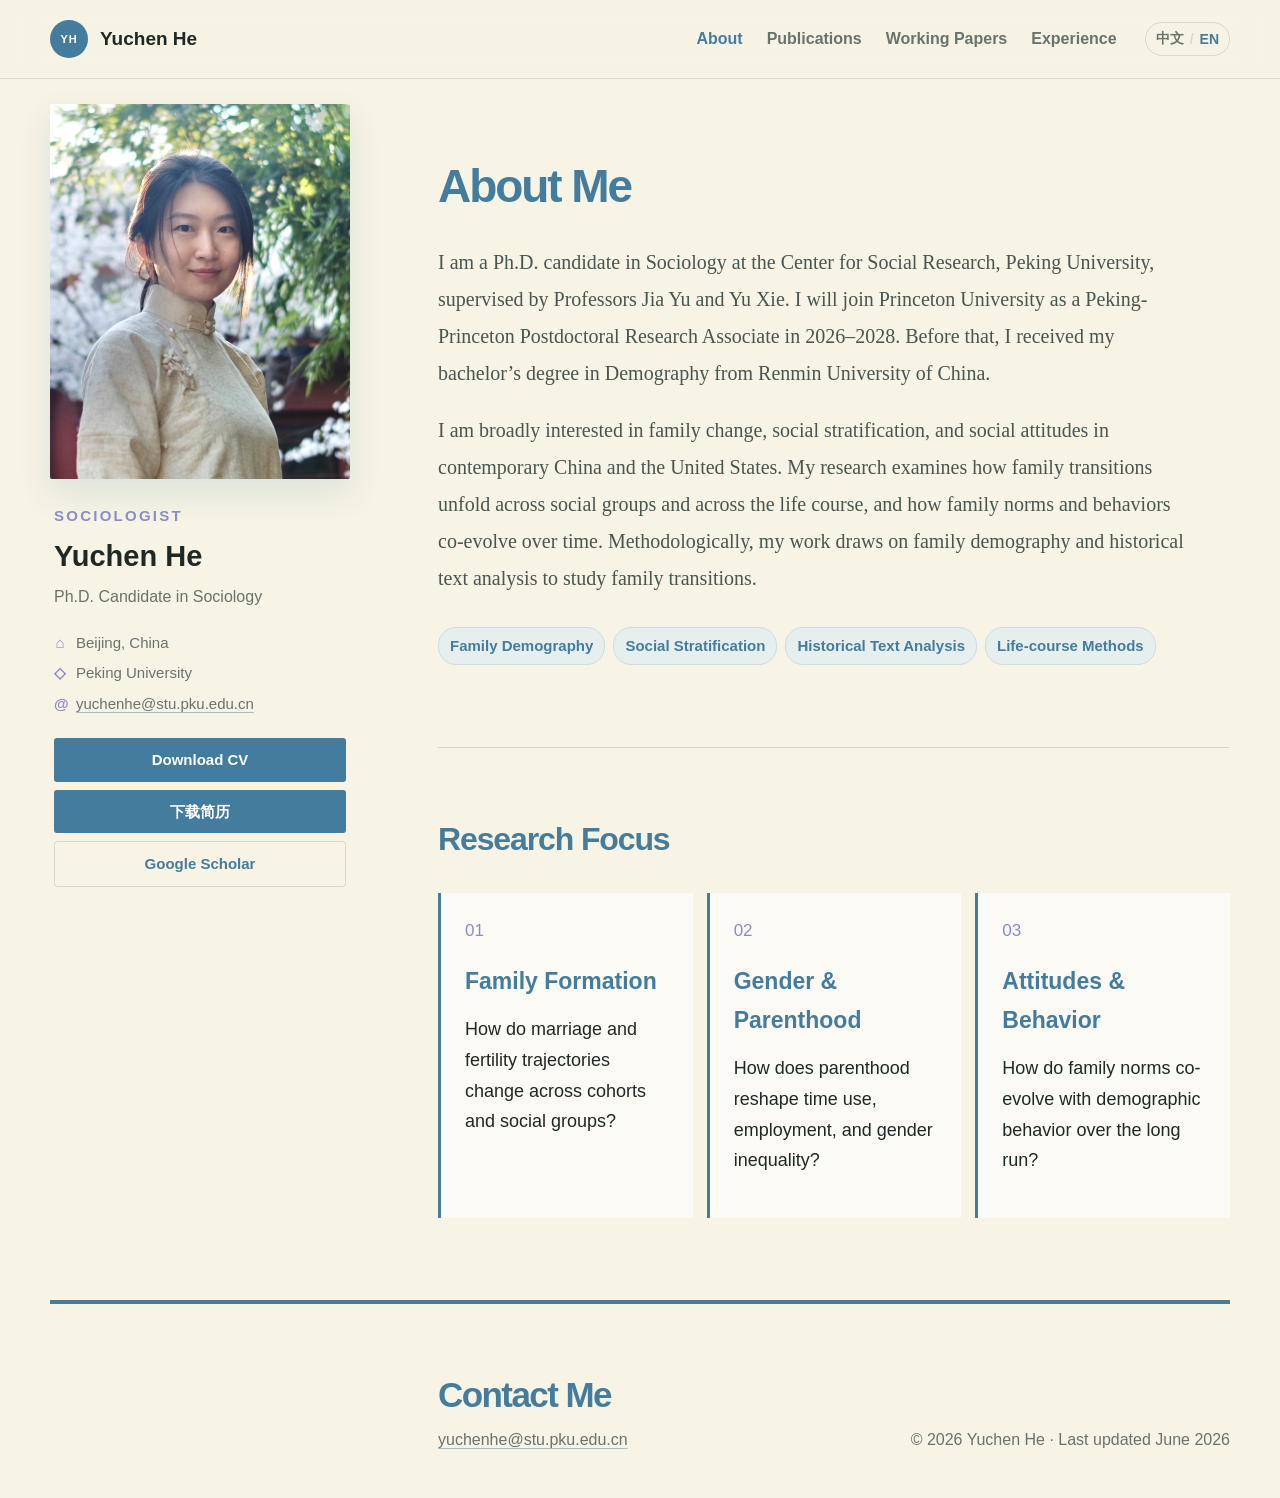
==== index.html @ dacc87fa "Create bilingual academic website" ====
<!doctype html>
<html lang="en">
  <head>
    <meta charset="UTF-8" />
    <meta name="viewport" content="width=device-width, initial-scale=1.0" />
    <meta name="description" content="Academic homepage of Yuchen He, a sociologist studying families, fertility, and social stratification." />
    <title>Yuchen He | 何雨辰</title>
    <link rel="icon" href="assets/favicon.svg" type="image/svg+xml" />
    <link rel="preconnect" href="https://fonts.googleapis.com" />
    <link rel="preconnect" href="https://fonts.gstatic.com" crossorigin />
    <link href="https://fonts.googleapis.com/css2?family=DM+Sans:wght@400;500;600;700&family=Libre+Baskerville:wght@400;700&family=Noto+Serif+SC:wght@500;600;700&display=swap" rel="stylesheet" />
    <link rel="stylesheet" href="styles.css" />
    <script src="script.js" defer></script>
  </head>
  <body data-language="en" data-page="about">
    <header class="site-header"></header>
    <main class="page-shell">
      <aside class="profile-card"></aside>
      <article class="page-content">
        <section class="page-section about-section">
          <h1><span class="lang lang-en">About Me</span><span class="lang lang-zh">个人简介</span></h1>
          <div class="lead-copy">
            <div class="lang lang-en">
              <p>I am a Ph.D. candidate in Sociology at the Center for Social Research, Peking University, supervised by Professors Jia Yu and Yu Xie. I will join Princeton University as a Peking-Princeton Postdoctoral Research Associate in 2026–2028. Before that, I received my bachelor’s degree in Demography from Renmin University of China.</p>
              <p>I am broadly interested in family change, social stratification, and social attitudes in contemporary China and the United States. My research examines how family transitions unfold across social groups and across the life course, and how family norms and behaviors co-evolve over time. Methodologically, my work draws on family demography and historical text analysis to study family transitions.</p>
            </div>
            <div class="lang lang-zh">
              <p>我是北京大学社会研究中心社会学博士候选人，导师为於嘉教授和谢宇教授。2026 至 2028 年间，我将加入普林斯顿大学，担任北京大学—普林斯顿大学联合博士后研究员。在此之前，我于中国人民大学获得人口学方向学士学位。</p>
              <p>我主要关注当代中国与美国的家庭变迁、社会分层和社会态度。我的研究考察家庭转型如何在不同社会群体与生命历程中展开，以及家庭规范与家庭行为如何随时间共同演变。在方法上，我主要运用家庭人口学和历史文本分析研究家庭转型。</p>
            </div>
          </div>
          <div class="research-tags" aria-label="Research interests">
            <span><span class="lang lang-en">Family Demography</span><span class="lang lang-zh">家庭人口学</span></span>
            <span><span class="lang lang-en">Social Stratification</span><span class="lang lang-zh">社会分层</span></span>
            <span><span class="lang lang-en">Historical Text Analysis</span><span class="lang lang-zh">历史文本分析</span></span>
            <span><span class="lang lang-en">Life-course Methods</span><span class="lang lang-zh">生命历程方法</span></span>
          </div>
        </section>
        <section class="page-section research-highlight">
          <div class="section-heading">
            <h2><span class="lang lang-en">Research Focus</span><span class="lang lang-zh">研究方向</span></h2>
          </div>
          <div class="highlight-grid">
            <article class="highlight-card">
              <p class="card-number">01</p>
              <h3><span class="lang lang-en">Family Formation</span><span class="lang lang-zh">家庭形成</span></h3>
              <p class="lang lang-en">How do marriage and fertility trajectories change across cohorts and social groups?</p>
              <p class="lang lang-zh">婚姻与生育轨迹如何随代际和社会群体而变化？</p>
            </article>
            <article class="highlight-card">
              <p class="card-number">02</p>
              <h3><span class="lang lang-en">Gender & Parenthood</span><span class="lang lang-zh">性别与亲职</span></h3>
              <p class="lang lang-en">How does parenthood reshape time use, employment, and gender inequality?</p>
              <p class="lang lang-zh">成为父母如何重塑时间使用、劳动参与与性别不平等？</p>
            </article>
            <article class="highlight-card">
              <p class="card-number">03</p>
              <h3><span class="lang lang-en">Attitudes & Behavior</span><span class="lang lang-zh">观念与行为</span></h3>
              <p class="lang lang-en">How do family norms co-evolve with demographic behavior over the long run?</p>
              <p class="lang lang-zh">家庭观念与人口行为如何在长期进程中共同演变？</p>
            </article>
          </div>
        </section>
      </article>
    </main>
    <footer></footer>
  </body>
</html>
---- styles.css ----
:root {
  --ink: #1e2926;
  --muted: #68736e;
  --paper: #f7f3e5;
  --cream: #f0ece3;
  --line: #d9d6ce;
  --forest: #437c9d;
  --forest-light: #e2edf3;
  --gold: #898cca;
  --sans: "Helvetica Neue", Helvetica, Arial, sans-serif;
  --serif: Garamond, "EB Garamond", "Adobe Garamond Pro", Georgia, serif;
}

* {
  box-sizing: border-box;
}

html {
  scroll-behavior: smooth;
}

body {
  margin: 0;
  color: var(--ink);
  background: var(--paper);
  font-family: var(--sans);
  font-size: 18px;
  line-height: 1.7;
}

.lang-zh {
  font-family: SimHei, "黑体", "Microsoft YaHei", sans-serif;
}

.lead-copy .lang-zh,
.highlight-card > .lang-zh {
  font-family: SimSun, "宋体", serif;
}

a {
  color: inherit;
  text-decoration-color: rgba(67, 124, 157, 0.45);
  text-underline-offset: 0.2em;
}

a:hover {
  color: var(--forest);
  text-decoration-color: var(--forest);
}

.lang-zh,
body[data-language="zh"] .lang-en {
  display: none;
}

body[data-language="zh"] .lang-zh {
  display: revert;
}

.site-header {
  position: sticky;
  top: 0;
  z-index: 10;
  border-bottom: 1px solid rgba(217, 214, 206, 0.9);
  background: rgba(247, 243, 229, 0.93);
  backdrop-filter: blur(14px);
}

.nav-shell,
.page-shell,
.intro-shell,
.content-section,
footer {
  width: min(1180px, calc(100% - 48px));
  margin-inline: auto;
}

.nav-shell {
  display: flex;
  min-height: 78px;
  align-items: center;
  justify-content: space-between;
  gap: 32px;
}

.site-mark,
.nav-right,
.nav-links,
.language-toggle {
  display: flex;
  align-items: center;
}

.site-mark {
  gap: 12px;
  color: var(--ink);
  text-decoration: none;
}

.mark-monogram {
  display: grid;
  width: 38px;
  height: 38px;
  place-items: center;
  border-radius: 50%;
  background: var(--forest);
  color: #fff;
  font-size: 11px;
  font-weight: 700;
  letter-spacing: 0.08em;
}

.mark-name {
  font-family: var(--sans);
  font-size: 19px;
  font-weight: 700;
}

.nav-right {
  gap: 28px;
}

.nav-links {
  gap: 24px;
}

.nav-links a {
  color: var(--muted);
  font-size: 16px;
  font-weight: 600;
  text-decoration: none;
}

.nav-links a:hover,
.nav-links a.active {
  color: var(--forest);
}

.language-toggle {
  gap: 6px;
  padding: 7px 10px;
  border: 1px solid var(--line);
  border-radius: 20px;
  background: transparent;
  color: var(--muted);
  cursor: pointer;
  font-family: var(--sans);
  font-size: 14px;
  font-weight: 700;
}

.language-toggle:hover {
  border-color: var(--forest);
}

body[data-language="en"] [data-toggle-lang="en"],
body[data-language="zh"] [data-toggle-lang="zh"] {
  color: var(--forest);
}

.toggle-divider {
  color: var(--line);
}

.intro-shell {
  display: block;
  padding-left: 388px;
  padding-block: 72px 86px;
}

.page-shell {
  min-height: calc(100vh - 78px);
  padding: 70px 0 82px 388px;
}

.page-content {
  width: 100%;
}

.page-section + .page-section {
  margin-top: 82px;
  padding-top: 72px;
  border-top: 1px solid var(--line);
}

.profile-card {
  position: fixed;
  top: 104px;
  left: max(24px, calc((100vw - 1180px) / 2));
  width: 300px;
}

.profile-photo {
  display: block;
  width: 100%;
  aspect-ratio: 4 / 5;
  height: auto;
  border-radius: 2px;
  object-fit: cover;
  object-position: 50% 46%;
  box-shadow: 0 14px 32px rgba(67, 124, 157, 0.14);
}

.profile-details {
  padding: 24px 4px 0;
}

.eyebrow,
.section-kicker,
.status {
  margin: 0;
  color: var(--gold);
  font-size: 15px;
  font-weight: 700;
  letter-spacing: 0.15em;
  text-transform: uppercase;
}

h1,
h2,
h3,
h4,
p {
  margin-top: 0;
}

h1 {
  margin: 10px 0 30px;
  font-family: var(--sans);
  font-size: 46px;
  letter-spacing: -0.045em;
  line-height: 1.2;
}

.about-section h1 {
  color: var(--forest);
}

.profile-details h2 {
  margin: 3px 0 2px;
  font-family: var(--sans);
  font-size: 29px;
}

.profile-role {
  color: var(--muted);
  font-size: 16px;
}

.profile-meta,
.simple-list {
  padding: 0;
  list-style: none;
}

.profile-meta {
  margin: 20px 0;
}

.profile-meta li {
  display: flex;
  align-items: baseline;
  gap: 10px;
  margin: 5px 0;
  color: var(--muted);
  font-size: 15px;
}

.profile-meta a {
  overflow-wrap: anywhere;
}

.meta-icon {
  width: 12px;
  color: var(--gold);
  font-weight: 700;
  text-align: center;
}

.profile-actions {
  display: grid;
  gap: 8px;
  margin-top: 22px;
}

.button {
  display: block;
  padding: 9px 14px;
  border-radius: 3px;
  font-size: 15px;
  font-weight: 700;
  text-align: center;
  text-decoration: none;
}

.button-primary {
  background: var(--forest);
  color: #fff;
}

.button-primary:hover {
  background: #315f7a;
  color: #fff;
}

.button-secondary {
  border: 1px solid var(--line);
  color: var(--forest);
}

.button-secondary:hover {
  border-color: var(--forest);
}

.intro-copy {
  padding-top: 18px;
}

.hero-body {
  max-width: 730px;
  color: #485651;
  font-size: 17px;
}

.lead-copy {
  max-width: 760px;
  color: #485651;
  font-family: var(--serif);
  font-size: 20px;
  line-height: 1.85;
}

.research-tags {
  display: flex;
  flex-wrap: wrap;
  gap: 8px;
  max-width: 780px;
  margin-top: 30px;
}

.research-tags > span {
  padding: 5px 11px;
  border: 1px solid #cbdce7;
  border-radius: 18px;
  background: rgba(226, 237, 243, 0.7);
  color: var(--forest);
  font-size: 15px;
  font-weight: 600;
}

.content-section {
  padding-block: 84px;
  padding-left: 388px;
  border-top: 1px solid var(--line);
  scroll-margin-top: 72px;
}

.section-heading {
  margin-bottom: 34px;
}

.section-heading h1 {
  margin-bottom: 0;
}

.section-heading h2,
.compact-grid h2,
footer h2 {
  margin: 7px 0 0;
  font-family: var(--sans);
  font-size: 35px;
  letter-spacing: -0.045em;
  line-height: 1.24;
}

.split-heading {
  display: flex;
  align-items: end;
  justify-content: space-between;
  gap: 24px;
}

.text-link,
.paper-link {
  color: var(--forest);
  font-size: 15px;
  font-weight: 700;
  text-decoration: none;
}

.highlight-grid,
.working-grid,
.compact-grid {
  display: grid;
  gap: 14px;
}

.highlight-grid {
  grid-template-columns: repeat(3, 1fr);
}

.highlight-card {
  min-height: 224px;
  padding: 24px;
  border-left: 3px solid var(--forest);
  background: rgba(255, 255, 255, 0.62);
}

.card-number {
  margin-bottom: 16px;
  color: var(--gold);
  font-family: var(--sans);
  font-size: 17px;
}

.highlight-card h3 {
  margin: 16px 0 13px;
  color: var(--forest);
  font-family: var(--sans);
  font-size: 23px;
}

.highlight-card p:last-child {
  margin-bottom: 0;
  color: #596660;
  font-family: var(--serif);
  font-size: 16px;
}

.publication-list {
  margin: 0;
  padding: 0;
  border-top: 1px solid var(--line);
  list-style: none;
}

.publication-item {
  display: grid;
  grid-template-columns: 68px minmax(0, 1fr);
  gap: 20px;
  padding: 25px 0;
  border-bottom: 1px solid var(--line);
}

.publication-year,
.timeline-date {
  margin-bottom: 0;
  color: var(--gold);
  font-size: 15px;
  font-weight: 700;
  letter-spacing: 0.08em;
}

.publication-item h3 {
  margin-bottom: 7px;
  font-family: var(--sans);
  font-size: 21px;
  line-height: 1.55;
}

.publication-item h3 a {
  text-decoration-thickness: 1px;
}

.publication-item p:not(.publication-year) {
  margin-bottom: 4px;
  color: var(--muted);
  font-size: 16px;
}

.muted-section {
  width: 100%;
  padding-right: max(24px, calc((100% - 1180px) / 2));
  padding-left: max(412px, calc((100% - 1180px) / 2 + 388px));
  background: var(--cream);
}

.working-grid {
  grid-template-columns: 1fr;
}

.working-grid article {
  padding: 24px;
  border-left: 3px solid var(--forest);
  background: rgba(255, 255, 255, 0.62);
}

.working-grid h3 {
  margin: 16px 0 13px;
  font-family: var(--sans);
  font-size: 22px;
  line-height: 1.55;
}

.working-grid p:last-child {
  margin-bottom: 0;
  color: var(--muted);
  font-size: 16px;
}

.timeline-grid {
  display: grid;
  grid-template-columns: repeat(2, 1fr);
  gap: 70px;
}

.education-grid {
  grid-template-columns: minmax(0, 620px);
}

.subsection-title {
  margin-bottom: 20px;
  color: var(--forest);
  font-family: var(--sans);
  font-size: 21px;
}

.timeline {
  border-left: 1px solid #c3d6e0;
}

.timeline article {
  position: relative;
  padding: 0 0 24px 22px;
}

.timeline article::before {
  position: absolute;
  top: 9px;
  left: -5px;
  width: 9px;
  height: 9px;
  border-radius: 50%;
  background: var(--forest);
  content: "";
}

.timeline h3,
.timeline h4 {
  margin: 5px 0 0;
  font-family: var(--sans);
  font-size: 20px;
}

.timeline p:last-child {
  margin-bottom: 0;
  color: var(--muted);
  font-size: 16px;
}

.compact-section {
  padding-block: 68px;
}

.compact-grid {
  display: grid;
  gap: 54px;
}

.compact-grid h2 {
  font-size: 27px;
}

.simple-list {
  margin-top: 22px;
}

.simple-list li {
  padding: 7px 0;
  border-bottom: 1px solid var(--line);
  color: #53615b;
  font-size: 17px;
}

.experience-stack {
  display: grid;
  gap: 58px;
}

.experience-stack h2,
.research-highlight h2 {
  margin: 0 0 25px;
  color: var(--forest);
  font-family: var(--sans);
  font-size: 32px;
  letter-spacing: -0.035em;
}

.compact-timeline {
  margin-top: 22px;
}

footer {
  display: flex;
  align-items: end;
  justify-content: space-between;
  gap: 40px;
  padding-left: 388px;
  padding-block: 62px 45px;
  border-top: 4px solid var(--forest);
}

footer h2 {
  color: var(--forest);
}

footer p {
  margin: 10px 0 0;
  color: var(--muted);
  font-size: 16px;
}

.copyright {
  text-align: right;
}

@media (max-width: 900px) {
  .nav-shell {
    gap: 18px;
  }

  .nav-right,
  .nav-links {
    gap: 14px;
  }

  .nav-links a {
    font-size: 14px;
  }

  .intro-shell,
  .page-shell {
    padding-left: 276px;
    padding-block: 52px 68px;
  }

  .profile-card {
    width: 230px;
  }

  .profile-photo {
    height: auto;
  }

  .highlight-grid,
  .working-grid {
    grid-template-columns: 1fr;
  }

  .highlight-card {
    min-height: unset;
  }

  .card-number {
    margin-bottom: 12px;
  }

  .content-section {
    padding-left: 276px;
  }

  .muted-section {
    padding-right: 24px;
    padding-left: 300px;
  }

  footer {
    padding-left: 276px;
  }
}

@media (max-width: 680px) {
  .nav-shell,
  .page-shell,
  .intro-shell,
  .content-section,
  footer {
    width: min(100% - 28px, 620px);
  }

  .nav-shell {
    flex-wrap: wrap;
    min-height: 64px;
    padding-block: 10px;
  }

  .nav-right {
    width: 100%;
    justify-content: space-between;
    gap: 10px;
    order: 2;
  }

  .nav-links {
    flex-wrap: wrap;
    gap: 5px 13px;
  }

  .nav-links a {
    font-size: 13px;
  }

  .language-toggle {
    flex: 0 0 auto;
    font-size: 12px;
  }

  .intro-shell,
  .page-shell {
    display: block;
    padding-left: 0;
    padding-block: 30px 54px;
  }

  .profile-card {
    position: static;
    display: grid;
    grid-template-columns: 112px minmax(0, 1fr);
    gap: 18px;
  }

  .profile-photo {
    width: 112px;
    height: 140px;
    object-position: 50% 45%;
  }

  .profile-details {
    padding: 0;
  }

  h1 {
    font-size: 34px;
  }

  .profile-role {
    margin-bottom: 8px;
    line-height: 1.4;
  }

  .profile-meta {
    margin: 7px 0 0;
  }

  .profile-meta li {
    margin: 1px 0;
    font-size: 12px;
  }

  .profile-actions {
    grid-column: 1 / -1;
    grid-template-columns: repeat(2, minmax(0, 1fr));
    margin-top: 15px;
  }

  .intro-copy {
    padding-top: 46px;
  }

  .hero-body {
    font-size: 15px;
  }

  .lead-copy {
    font-size: 17px;
  }

  .content-section {
    padding-left: 0;
    padding-block: 56px;
  }

  .muted-section {
    width: 100%;
    padding-inline: 14px;
  }

  .section-heading h2,
  footer h2 {
    font-size: 27px;
  }

  .split-heading {
    display: block;
  }

  .split-heading .text-link {
    display: inline-block;
    margin-top: 10px;
  }

  .publication-item {
    grid-template-columns: 1fr;
    gap: 2px;
  }

  .publication-item h3 {
    font-size: 18px;
  }

  .timeline-grid,
  .compact-grid {
    grid-template-columns: 1fr;
    gap: 36px;
  }

  footer {
    display: block;
    padding-left: 0;
    padding-block: 44px 30px;
  }

  .copyright {
    margin-top: 30px;
    text-align: left;
  }
}
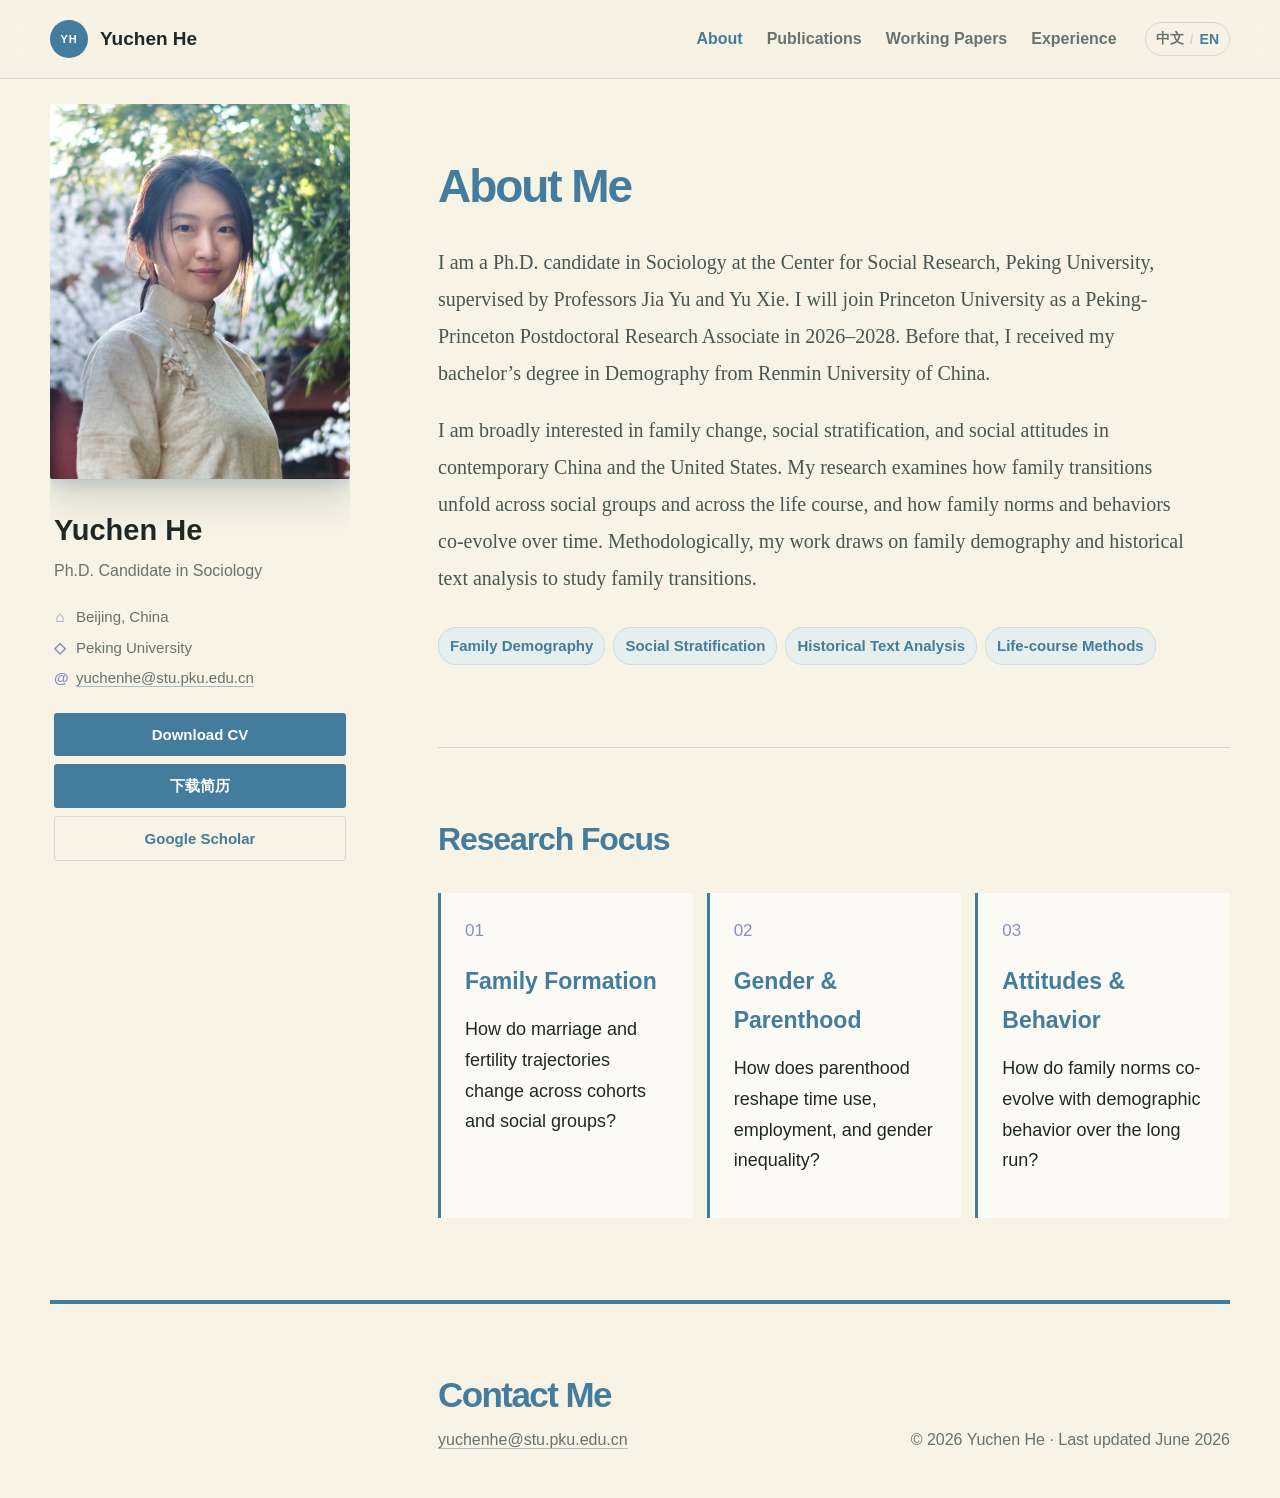
==== commit 4a9bc34c: "Improve profile copy and mobile layout" ====
--- a/index.html
+++ b/index.html
@@ -26,7 +26,7 @@
             </div>
             <div class="lang lang-zh">
               <p>我是北京大学社会研究中心社会学博士候选人，导师为於嘉教授和谢宇教授。2026 至 2028 年间，我将加入普林斯顿大学，担任北京大学—普林斯顿大学联合博士后研究员。在此之前，我于中国人民大学获得人口学方向学士学位。</p>
-              <p>我主要关注当代中国与美国的家庭变迁、社会分层和社会态度。我的研究考察家庭转型如何在不同社会群体与生命历程中展开，以及家庭规范与家庭行为如何随时间共同演变。在方法上，我主要运用家庭人口学和历史文本分析研究家庭转型。</p>
+              <p>我主要关注当代中国与美国的家庭变迁、社会分层和社会态度。我的研究考察家庭转型如何在不同社会群体与生命历程中展开，以及家庭规范与家庭行为如何随时间共同演变。在方法上，我目前正在运用家庭人口学和历史文本分析研究家庭转型。</p>
             </div>
           </div>
           <div class="research-tags" aria-label="Research interests">
@@ -49,7 +49,7 @@
             </article>
             <article class="highlight-card">
               <p class="card-number">02</p>
-              <h3><span class="lang lang-en">Gender & Parenthood</span><span class="lang lang-zh">性别与亲职</span></h3>
+              <h3><span class="lang lang-en">Gender & Parenthood</span><span class="lang lang-zh">性别与母职</span></h3>
               <p class="lang lang-en">How does parenthood reshape time use, employment, and gender inequality?</p>
               <p class="lang lang-zh">成为父母如何重塑时间使用、劳动参与与性别不平等？</p>
             </article>
--- a/styles.css
+++ b/styles.css
@@ -188,6 +188,9 @@
   top: 104px;
   left: max(24px, calc((100vw - 1180px) / 2));
   width: 300px;
+  max-height: calc(100vh - 128px);
+  overflow-y: auto;
+  padding-bottom: 4px;
 }
 
 .profile-photo {
@@ -198,7 +201,7 @@
   border-radius: 2px;
   object-fit: cover;
   object-position: 50% 46%;
-  box-shadow: 0 14px 32px rgba(67, 124, 157, 0.14);
+  box-shadow: 0 18px 38px rgba(42, 66, 79, 0.2), 0 5px 12px rgba(67, 124, 157, 0.16);
 }
 
 .profile-details {
@@ -709,24 +712,26 @@
   .page-shell {
     display: block;
     padding-left: 0;
-    padding-block: 30px 54px;
+    padding-block: 24px 50px;
   }
 
   .profile-card {
     position: static;
-    display: grid;
-    grid-template-columns: 112px minmax(0, 1fr);
-    gap: 18px;
+    display: block;
+    width: 100%;
+    max-height: none;
+    overflow-y: visible;
+    padding-bottom: 0;
   }
 
   .profile-photo {
-    width: 112px;
-    height: 140px;
+    width: min(100%, 260px);
+    height: auto;
     object-position: 50% 45%;
   }
 
   .profile-details {
-    padding: 0;
+    padding: 20px 0 0;
   }
 
   h1 {
@@ -739,16 +744,15 @@
   }
 
   .profile-meta {
-    margin: 7px 0 0;
+    margin: 12px 0;
   }
 
   .profile-meta li {
-    margin: 1px 0;
-    font-size: 12px;
+    margin: 3px 0;
+    font-size: 14px;
   }
 
   .profile-actions {
-    grid-column: 1 / -1;
     grid-template-columns: repeat(2, minmax(0, 1fr));
     margin-top: 15px;
   }
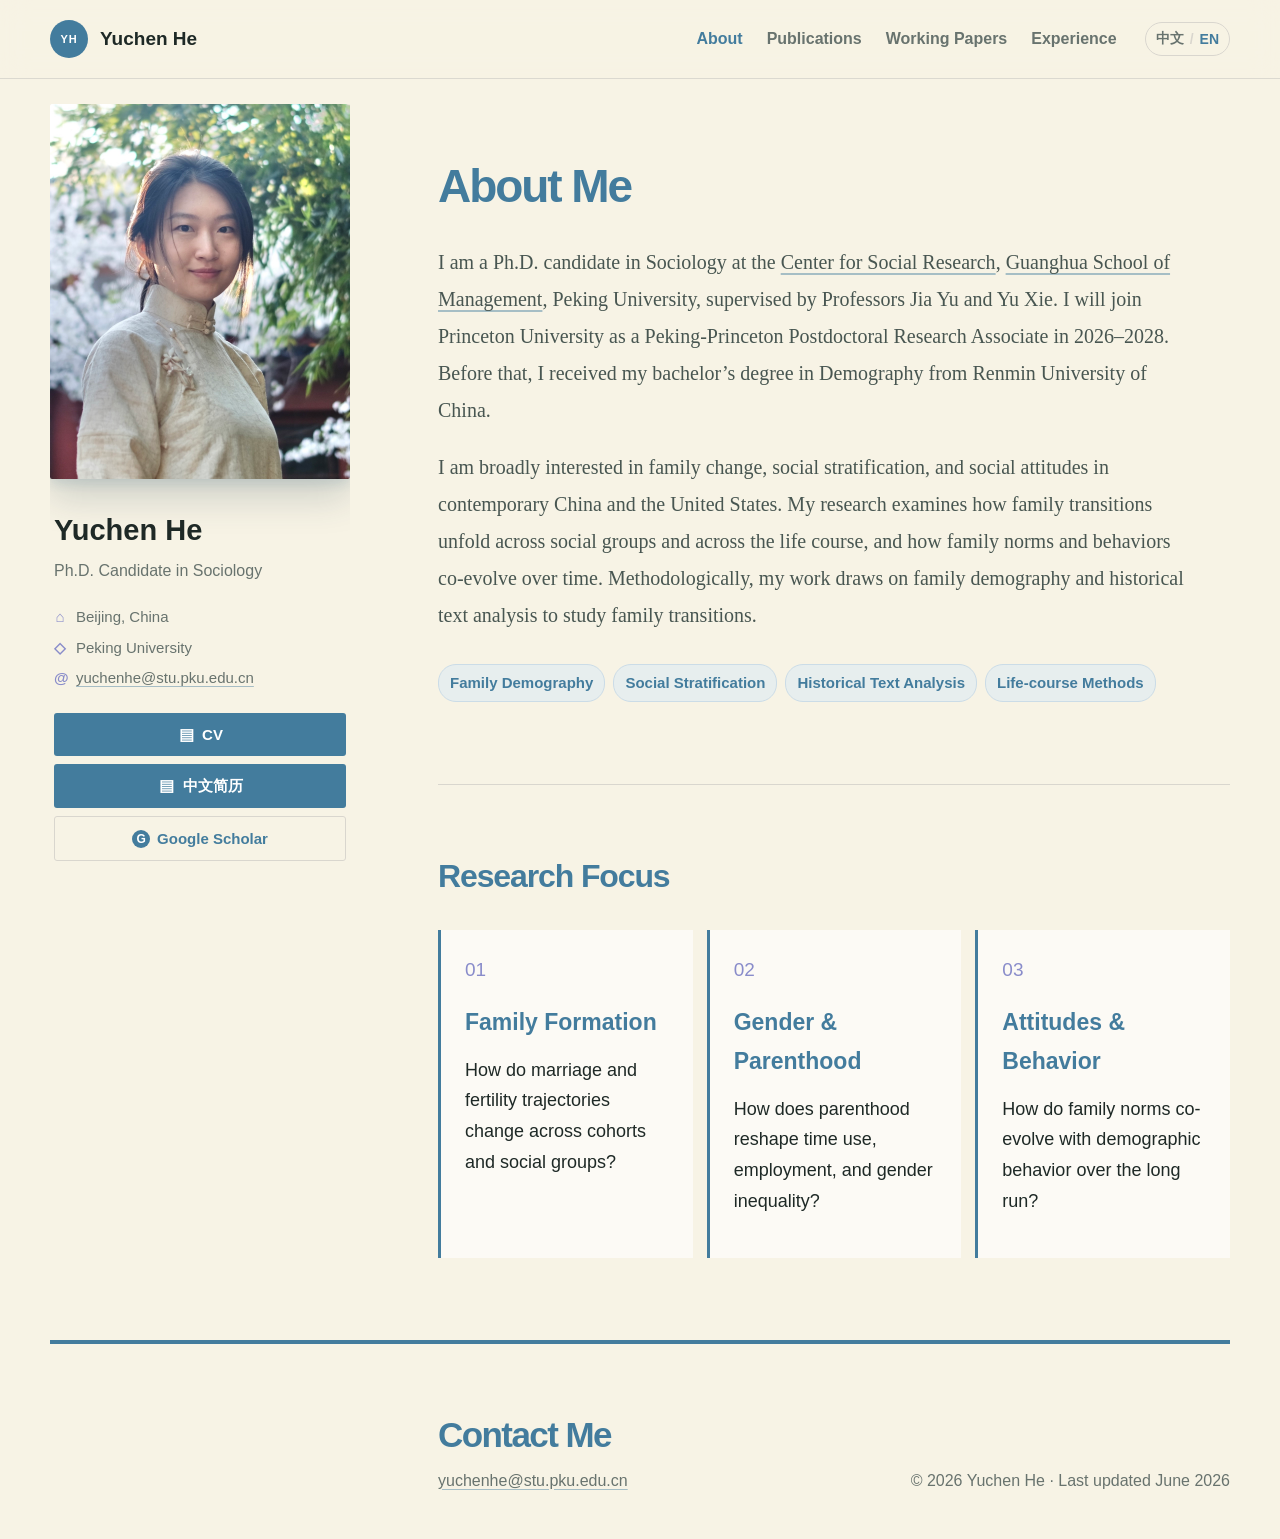
==== commit 79e6e07e: "Add institution links and compact profile buttons" ====
--- a/index.html
+++ b/index.html
@@ -21,12 +21,12 @@
           <h1><span class="lang lang-en">About Me</span><span class="lang lang-zh">个人简介</span></h1>
           <div class="lead-copy">
             <div class="lang lang-en">
-              <p>I am a Ph.D. candidate in Sociology at the Center for Social Research, Peking University, supervised by Professors Jia Yu and Yu Xie. I will join Princeton University as a Peking-Princeton Postdoctoral Research Associate in 2026–2028. Before that, I received my bachelor’s degree in Demography from Renmin University of China.</p>
+              <p>I am a Ph.D. candidate in Sociology at the <a href="https://csr.pku.edu.cn/" target="_blank" rel="noreferrer">Center for Social Research</a>, <a href="https://en.gsm.pku.edu.cn/" target="_blank" rel="noreferrer">Guanghua School of Management</a>, Peking University, supervised by Professors Jia Yu and Yu Xie. I will join Princeton University as a Peking-Princeton Postdoctoral Research Associate in 2026–2028. Before that, I received my bachelor’s degree in Demography from Renmin University of China.</p>
               <p>I am broadly interested in family change, social stratification, and social attitudes in contemporary China and the United States. My research examines how family transitions unfold across social groups and across the life course, and how family norms and behaviors co-evolve over time. Methodologically, my work draws on family demography and historical text analysis to study family transitions.</p>
             </div>
             <div class="lang lang-zh">
-              <p>我是北京大学社会研究中心社会学博士候选人，导师为於嘉教授和谢宇教授。2026 至 2028 年间，我将加入普林斯顿大学，担任北京大学—普林斯顿大学联合博士后研究员。在此之前，我于中国人民大学获得人口学方向学士学位。</p>
-              <p>我主要关注当代中国与美国的家庭变迁、社会分层和社会态度。我的研究考察家庭转型如何在不同社会群体与生命历程中展开，以及家庭规范与家庭行为如何随时间共同演变。在方法上，我目前正在运用家庭人口学和历史文本分析研究家庭转型。</p>
+              <p>我是北京大学<a href="https://csr.pku.edu.cn/" target="_blank" rel="noreferrer">社会研究中心</a>、<a href="https://www.gsm.pku.edu.cn/" target="_blank" rel="noreferrer">光华管理学院</a>社会学博士候选人，导师为於嘉长聘副教授和谢宇教授。2026 至 2028 年间，我将担任北京大学—普林斯顿大学联合博士后研究员。在此之前，我于中国人民大学获得人口学方向学士学位。</p>
+              <p>我主要关注当代中国与美国的家庭变迁、社会分层和社会态度。我的研究主要考察家庭形成的生命历程如何在不同社会群体中展开，以及家庭规范与家庭行为如何随时间共同演变。在方法上，我目前主要运用定量社会学、人口学方法和历史文本分析分析家庭变迁。</p>
             </div>
           </div>
           <div class="research-tags" aria-label="Research interests">
--- a/styles.css
+++ b/styles.css
@@ -213,7 +213,7 @@
 .status {
   margin: 0;
   color: var(--gold);
-  font-size: 15px;
+  font-size: 18px;
   font-weight: 700;
   letter-spacing: 0.15em;
   text-transform: uppercase;
@@ -287,7 +287,10 @@
 }
 
 .button {
-  display: block;
+  display: flex;
+  align-items: center;
+  justify-content: center;
+  gap: 7px;
   padding: 9px 14px;
   border-radius: 3px;
   font-size: 15px;
@@ -296,6 +299,24 @@
   text-decoration: none;
 }
 
+.button-icon {
+  display: inline-grid;
+  width: 18px;
+  height: 18px;
+  place-items: center;
+  font-size: 16px;
+  line-height: 1;
+}
+
+.scholar-icon {
+  border-radius: 50%;
+  background: var(--forest);
+  color: #fff;
+  font-family: Arial, sans-serif;
+  font-size: 12px;
+  font-weight: 700;
+}
+
 .button-primary {
   background: var(--forest);
   color: #fff;
@@ -413,7 +434,7 @@
   margin-bottom: 16px;
   color: var(--gold);
   font-family: var(--sans);
-  font-size: 17px;
+  font-size: 19px;
 }
 
 .highlight-card h3 {
@@ -435,6 +456,19 @@
   padding: 0;
   border-top: 1px solid var(--line);
   list-style: none;
+}
+
+.publication-group {
+  margin-top: 62px;
+}
+
+.publication-group h2,
+.publication-group-title {
+  margin: 0 0 20px;
+  color: var(--forest);
+  font-family: var(--sans);
+  font-size: 30px;
+  letter-spacing: -0.035em;
 }
 
 .publication-item {
@@ -449,7 +483,7 @@
 .timeline-date {
   margin-bottom: 0;
   color: var(--gold);
-  font-size: 15px;
+  font-size: 17px;
   font-weight: 700;
   letter-spacing: 0.08em;
 }
@@ -774,6 +808,43 @@
     padding-block: 56px;
   }
 
+  .page-section + .page-section {
+    margin-top: 46px;
+    padding-top: 42px;
+  }
+
+  .research-highlight .section-heading {
+    margin-bottom: 18px;
+  }
+
+  .research-highlight h2 {
+    margin-bottom: 0;
+  }
+
+  .highlight-grid {
+    gap: 10px;
+  }
+
+  .highlight-card {
+    min-height: 0;
+    padding: 16px 18px;
+  }
+
+  .card-number {
+    margin-bottom: 6px;
+    font-size: 17px;
+  }
+
+  .highlight-card h3 {
+    margin: 4px 0 6px;
+    font-size: 20px;
+  }
+
+  .highlight-card p:last-child {
+    font-size: 16px;
+    line-height: 1.55;
+  }
+
   .muted-section {
     width: 100%;
     padding-inline: 14px;
@@ -796,6 +867,15 @@
   .publication-item {
     grid-template-columns: 1fr;
     gap: 2px;
+  }
+
+  .publication-group {
+    margin-top: 44px;
+  }
+
+  .publication-group h2,
+  .publication-group-title {
+    font-size: 26px;
   }
 
   .publication-item h3 {
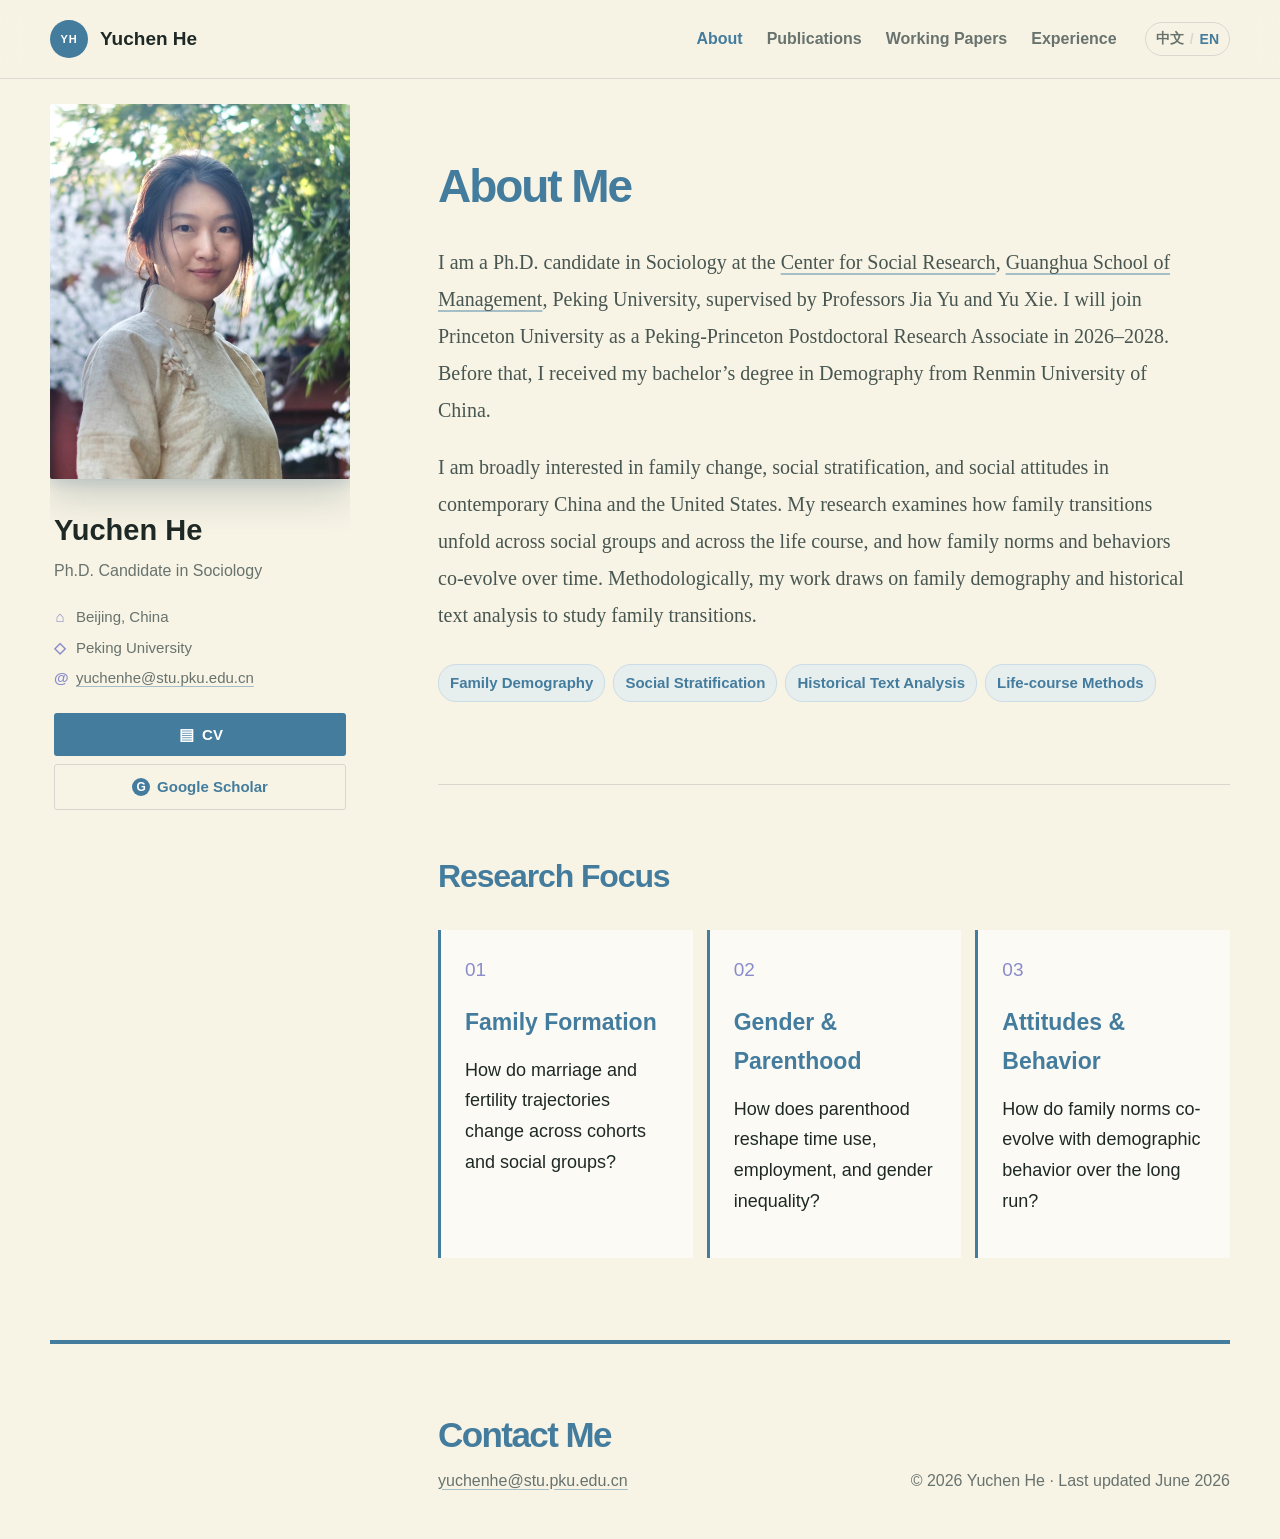
==== commit fbc675ec: "Bust cached website assets" ====
--- a/index.html
+++ b/index.html
@@ -9,8 +9,8 @@
     <link rel="preconnect" href="https://fonts.googleapis.com" />
     <link rel="preconnect" href="https://fonts.gstatic.com" crossorigin />
     <link href="https://fonts.googleapis.com/css2?family=DM+Sans:wght@400;500;600;700&family=Libre+Baskerville:wght@400;700&family=Noto+Serif+SC:wght@500;600;700&display=swap" rel="stylesheet" />
-    <link rel="stylesheet" href="styles.css" />
-    <script src="script.js" defer></script>
+    <link rel="stylesheet" href="styles.css?v=20260602-2" />
+    <script src="script.js?v=20260602-2" defer></script>
   </head>
   <body data-language="en" data-page="about">
     <header class="site-header"></header>
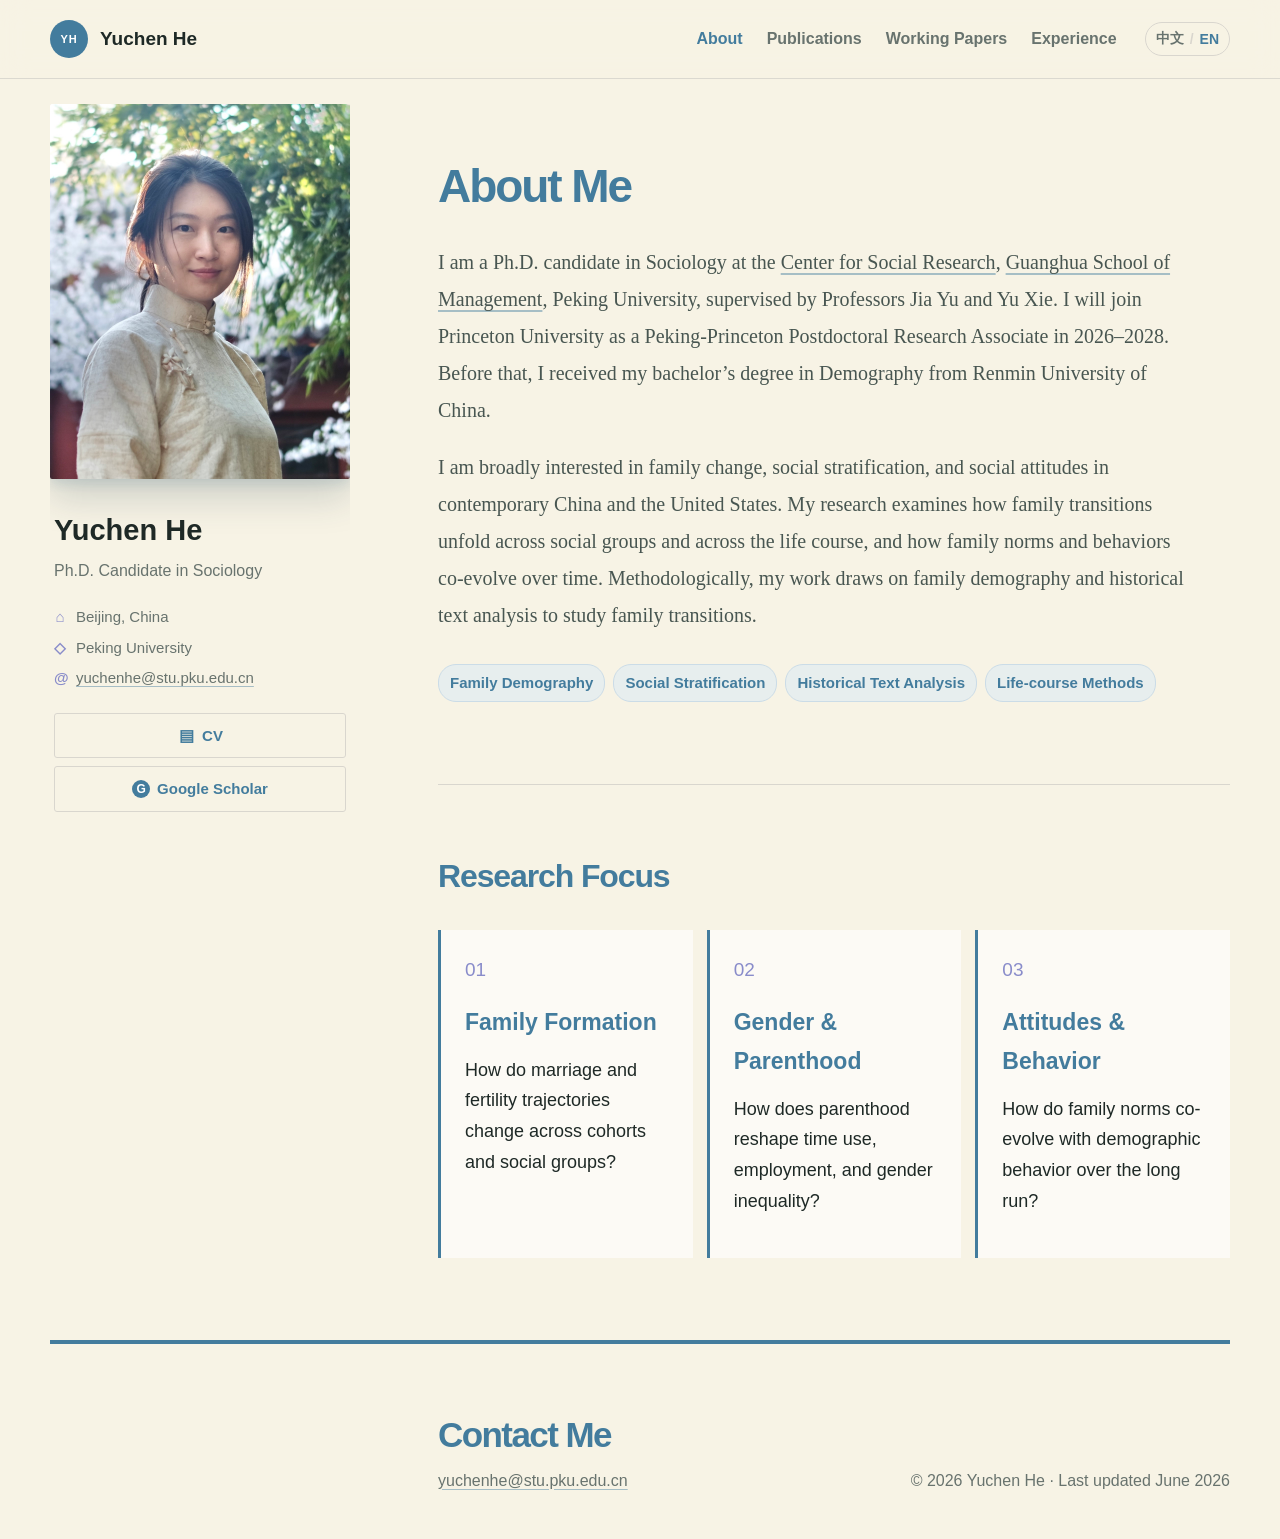
==== commit 93a0aa44: "Match CV and Scholar button styles" ====
--- a/index.html
+++ b/index.html
@@ -9,8 +9,8 @@
     <link rel="preconnect" href="https://fonts.googleapis.com" />
     <link rel="preconnect" href="https://fonts.gstatic.com" crossorigin />
     <link href="https://fonts.googleapis.com/css2?family=DM+Sans:wght@400;500;600;700&family=Libre+Baskerville:wght@400;700&family=Noto+Serif+SC:wght@500;600;700&display=swap" rel="stylesheet" />
-    <link rel="stylesheet" href="styles.css?v=20260602-2" />
-    <script src="script.js?v=20260602-2" defer></script>
+    <link rel="stylesheet" href="styles.css?v=20260602-3" />
+    <script src="script.js?v=20260602-3" defer></script>
   </head>
   <body data-language="en" data-page="about">
     <header class="site-header"></header>
